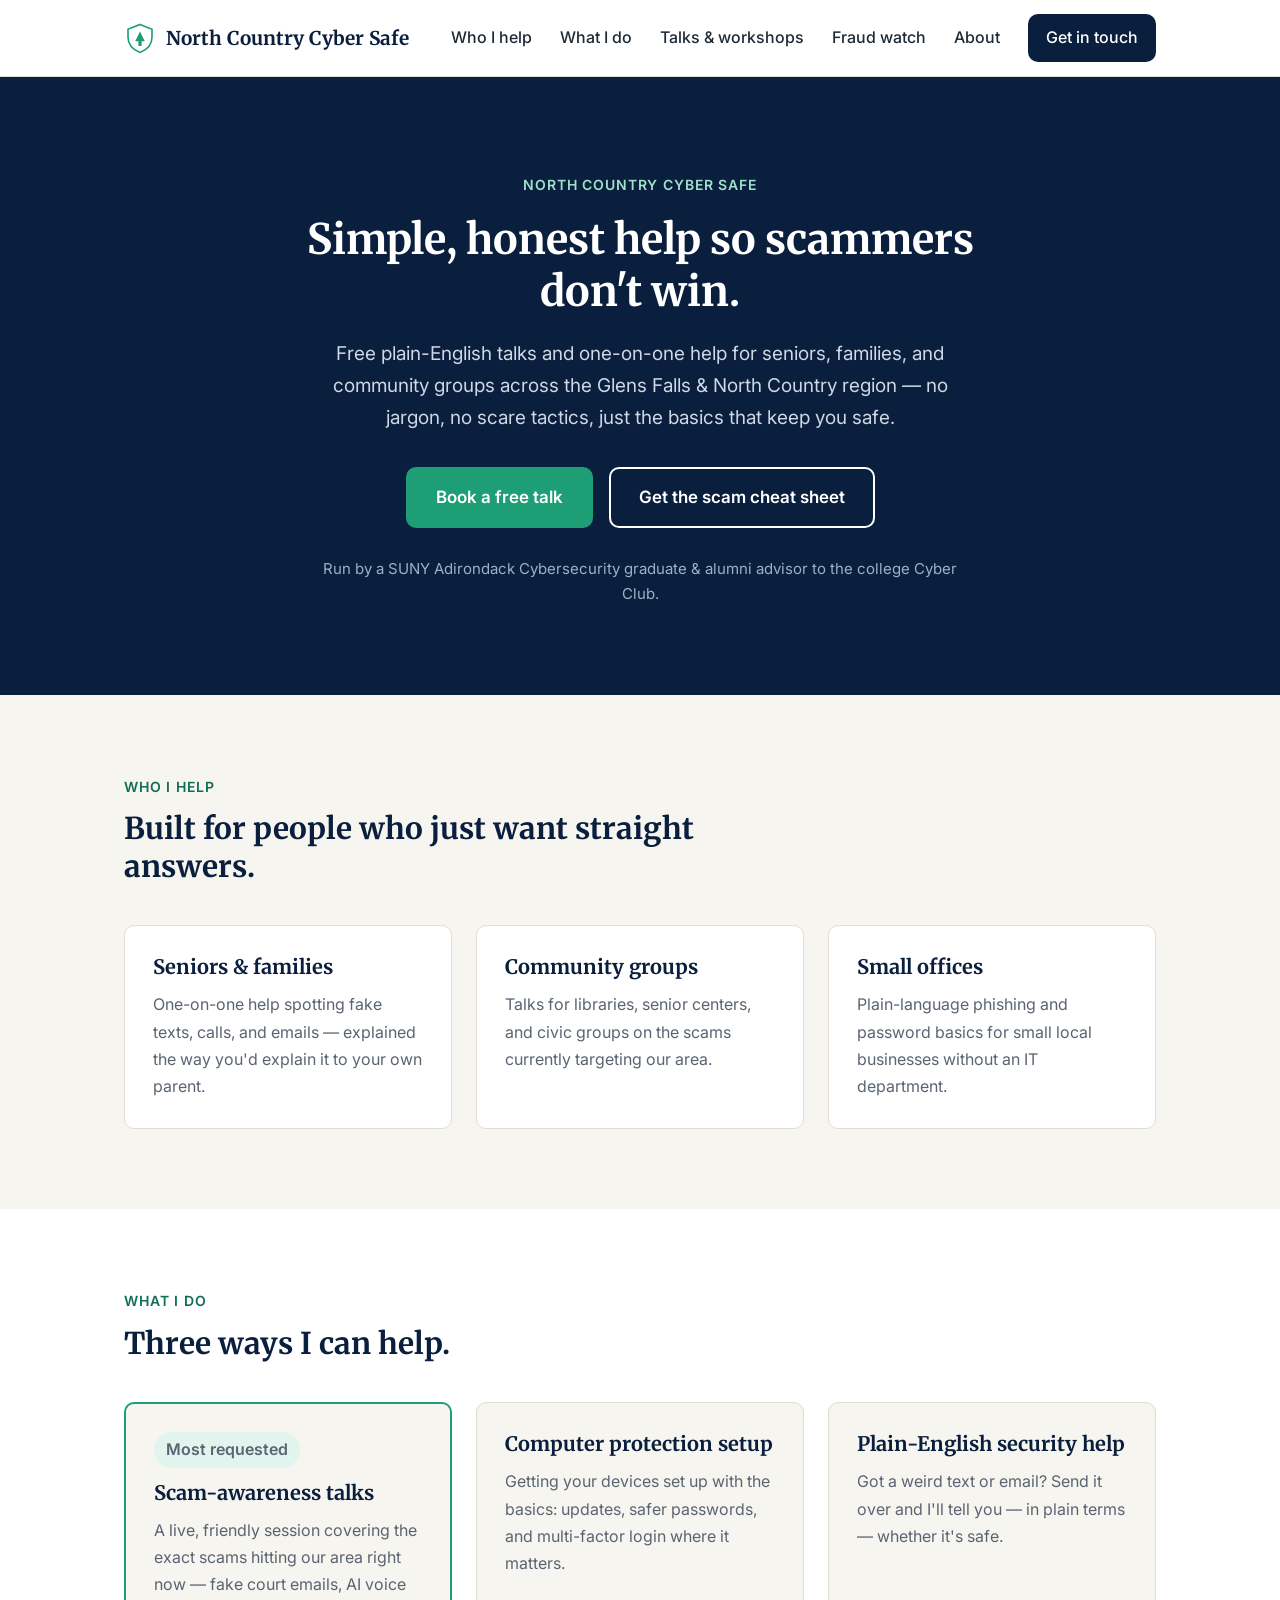
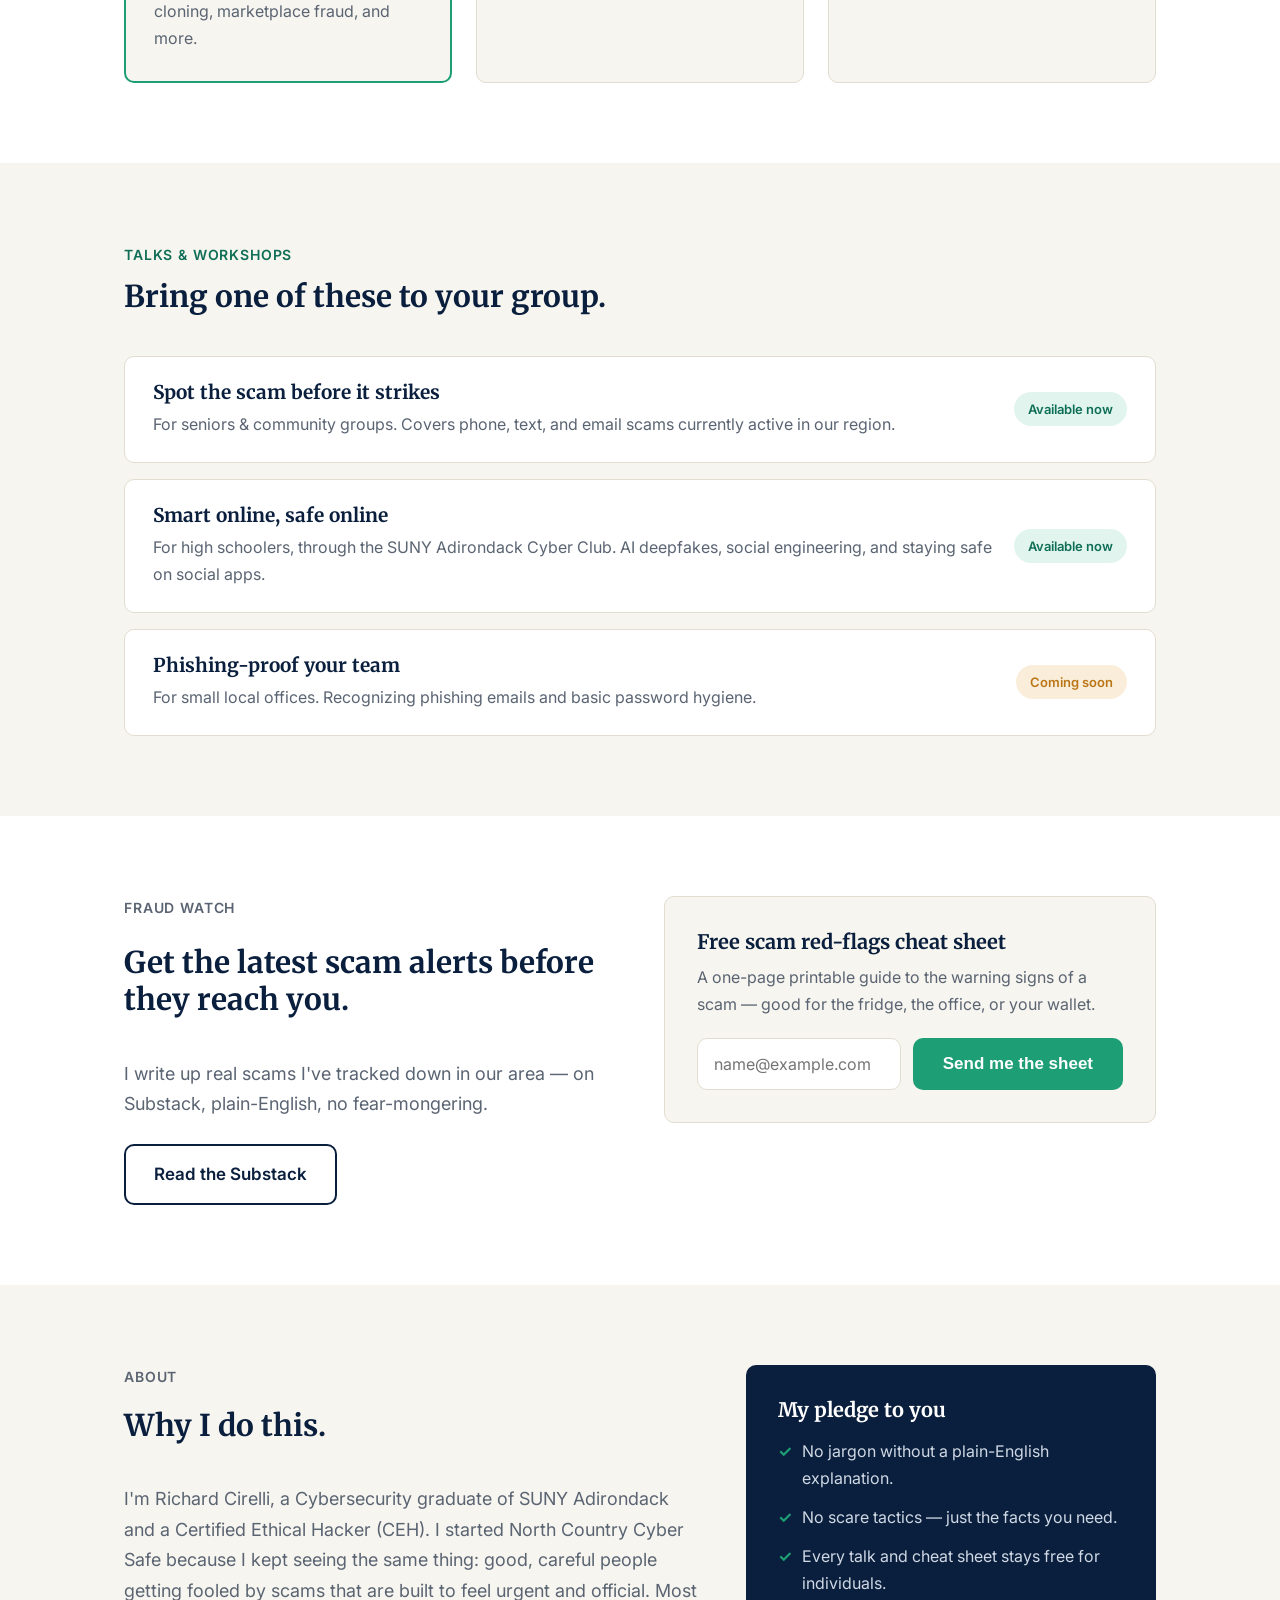
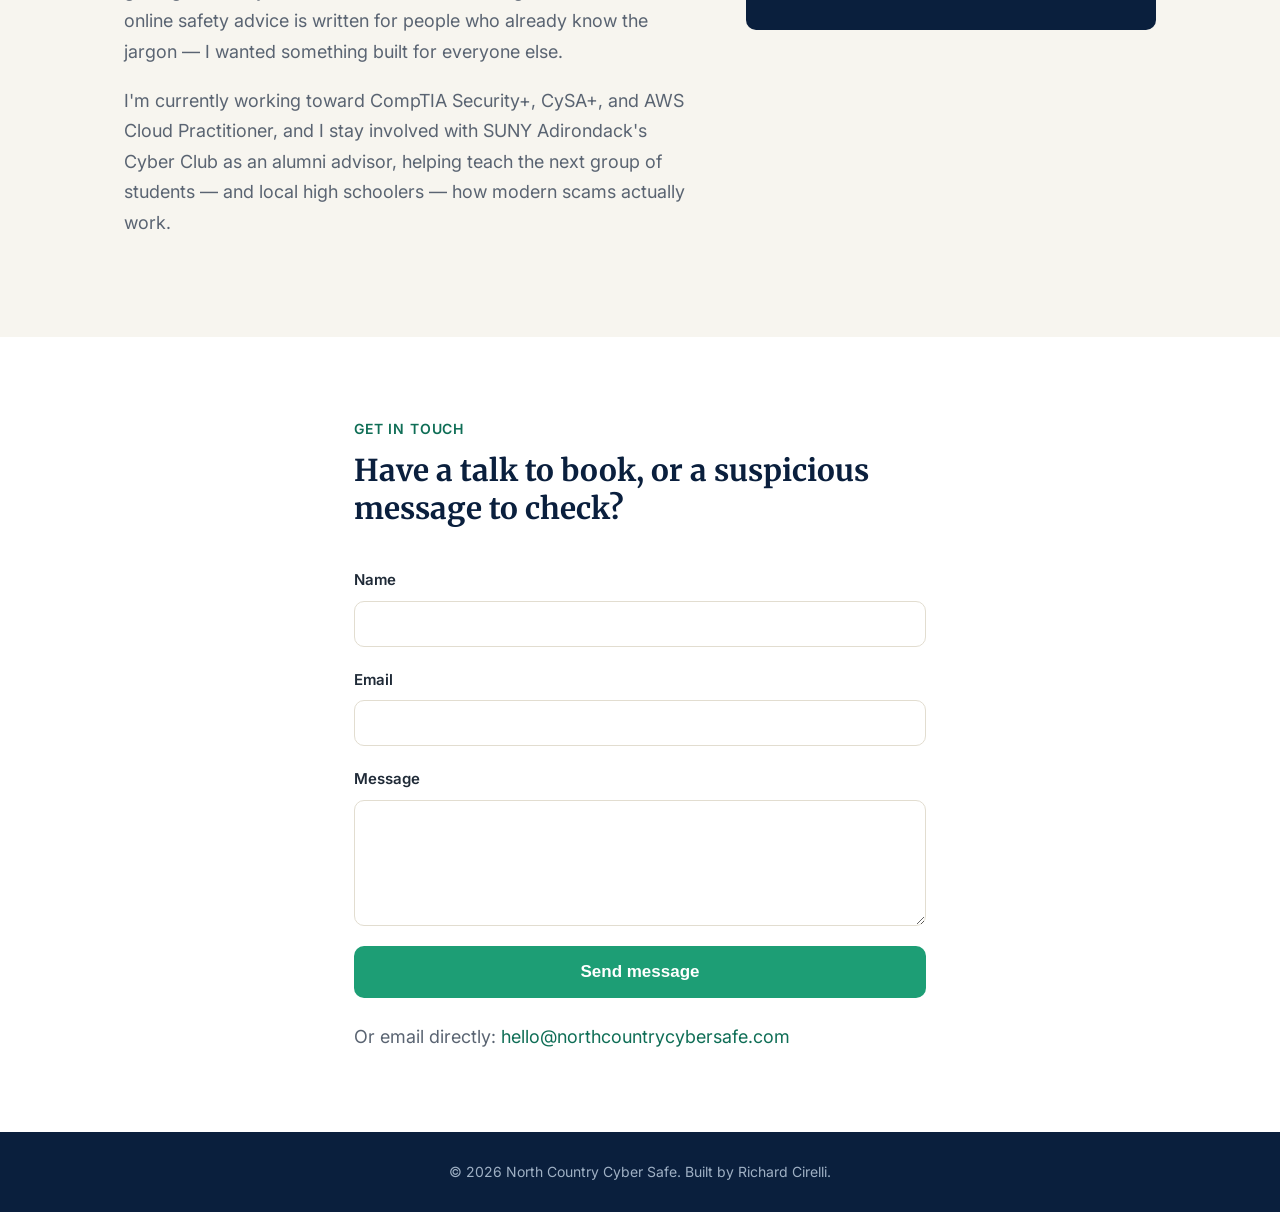
==== index.html @ a8cdf2c1 "First version of North Country Cyber Safe site" ====
<!DOCTYPE html>
<html lang="en">
<head>
  <meta charset="UTF-8">
  <meta name="viewport" content="width=device-width, initial-scale=1.0">
  <title>North Country Cyber Safe | Plain-English scam and online safety help</title>
  <meta name="description" content="Free, plain-English scam awareness talks and online safety help for seniors, families, and community groups in the North Country and Glens Falls region.">

  <!-- Google Fonts: Merriweather for headlines, Inter for body text -->
  <link rel="preconnect" href="https://fonts.googleapis.com">
  <link href="https://fonts.googleapis.com/css2?family=Merriweather:wght@700;900&family=Inter:wght@400;500;600&display=swap" rel="stylesheet">

  <link rel="stylesheet" href="style.css">
</head>
<body>

  <!-- ========== HEADER / NAV ========== -->
  <header class="site-header">
    <div class="container header-inner">
      <a href="#top" class="logo">
        <!-- Shield + pine tree mark -->
        <svg class="logo-mark" width="32" height="32" viewBox="0 0 40 40" fill="none" xmlns="http://www.w3.org/2000/svg">
          <path d="M20 3L35 9V19C35 28 29 34.5 20 38C11 34.5 5 28 5 19V9L20 3Z" stroke="#1D9E75" stroke-width="2" fill="none"/>
          <path d="M20 12L26 24H22V30H18V24H14L20 12Z" fill="#1D9E75"/>
        </svg>
        <span>North Country Cyber Safe</span>
      </a>

      <!-- Hamburger button, only shows on mobile -->
      <button class="nav-toggle" id="navToggle" aria-label="Open menu" aria-expanded="false">
        <span></span><span></span><span></span>
      </button>

      <nav class="site-nav" id="siteNav">
        <a href="#who-i-help">Who I help</a>
        <a href="#what-i-do">What I do</a>
        <a href="#talks">Talks &amp; workshops</a>
        <a href="#fraud-watch">Fraud watch</a>
        <a href="#about">About</a>
        <a href="#contact" class="nav-cta">Get in touch</a>
      </nav>
    </div>
  </header>

  <!-- ========== HERO ========== -->
  <section class="hero" id="top">
    <div class="container hero-inner">
      <p class="eyebrow">North Country Cyber Safe</p>
      <h1>Simple, honest help so scammers don't win.</h1>
      <p class="hero-sub">Free plain-English talks and one-on-one help for seniors, families, and community groups across the Glens Falls &amp; North Country region &mdash; no jargon, no scare tactics, just the basics that keep you safe.</p>
      <div class="hero-actions">
        <a href="#contact" class="btn btn-primary">Book a free talk</a>
        <a href="#fraud-watch" class="btn btn-secondary">Get the scam cheat sheet</a>
      </div>
      <p class="hero-trust">Run by a SUNY Adirondack Cybersecurity graduate &amp; alumni advisor to the college Cyber Club.</p>
    </div>
  </section>

  <!-- ========== WHO I HELP ========== -->
  <section class="section" id="who-i-help">
    <div class="container">
      <p class="section-eyebrow">Who I help</p>
      <h2>Built for people who just want straight answers.</h2>
      <div class="card-grid">
        <div class="card">
          <h3>Seniors &amp; families</h3>
          <p>One-on-one help spotting fake texts, calls, and emails &mdash; explained the way you'd explain it to your own parent.</p>
        </div>
        <div class="card">
          <h3>Community groups</h3>
          <p>Talks for libraries, senior centers, and civic groups on the scams currently targeting our area.</p>
        </div>
        <div class="card">
          <h3>Small offices</h3>
          <p>Plain-language phishing and password basics for small local businesses without an IT department.</p>
        </div>
      </div>
    </div>
  </section>

  <!-- ========== WHAT I DO ========== -->
  <section class="section section-alt" id="what-i-do">
    <div class="container">
      <p class="section-eyebrow">What I do</p>
      <h2>Three ways I can help.</h2>
      <div class="card-grid">
        <div class="card card-featured">
          <p class="card-tag">Most requested</p>
          <h3>Scam-awareness talks</h3>
          <p>A live, friendly session covering the exact scams hitting our area right now &mdash; fake court emails, AI voice cloning, marketplace fraud, and more.</p>
        </div>
        <div class="card">
          <h3>Computer protection setup</h3>
          <p>Getting your devices set up with the basics: updates, safer passwords, and multi-factor login where it matters.</p>
        </div>
        <div class="card">
          <h3>Plain-English security help</h3>
          <p>Got a weird text or email? Send it over and I'll tell you &mdash; in plain terms &mdash; whether it's safe.</p>
        </div>
      </div>
    </div>
  </section>

  <!-- ========== TALKS & WORKSHOPS ========== -->
  <section class="section" id="talks">
    <div class="container">
      <p class="section-eyebrow">Talks &amp; workshops</p>
      <h2>Bring one of these to your group.</h2>
      <div class="talk-list">
        <div class="talk-row">
          <div class="talk-info">
            <h3>Spot the scam before it strikes</h3>
            <p>For seniors &amp; community groups. Covers phone, text, and email scams currently active in our region.</p>
          </div>
          <span class="talk-badge">Available now</span>
        </div>
        <div class="talk-row">
          <div class="talk-info">
            <h3>Smart online, safe online</h3>
            <p>For high schoolers, through the SUNY Adirondack Cyber Club. AI deepfakes, social engineering, and staying safe on social apps.</p>
          </div>
          <span class="talk-badge">Available now</span>
        </div>
        <div class="talk-row">
          <div class="talk-info">
            <h3>Phishing-proof your team</h3>
            <p>For small local offices. Recognizing phishing emails and basic password hygiene.</p>
          </div>
          <span class="talk-badge talk-badge-soon">Coming soon</span>
        </div>
      </div>
    </div>
  </section>

  <!-- ========== FRAUD WATCH ========== -->
  <section class="section section-alt" id="fraud-watch">
    <div class="container fraud-watch-inner">
      <div>
        <p class="section-eyebrow">Fraud watch</p>
        <h2>Get the latest scam alerts before they reach you.</h2>
        <p>I write up real scams I've tracked down in our area &mdash; on Substack, plain-English, no fear-mongering.</p>
        <a href="https://YOUR-SUBSTACK-URL-HERE.substack.com" class="btn btn-secondary" target="_blank" rel="noopener">Read the Substack</a>
      </div>
      <div class="cheat-sheet-box">
        <h3>Free scam red-flags cheat sheet</h3>
        <p>A one-page printable guide to the warning signs of a scam &mdash; good for the fridge, the office, or your wallet.</p>
        <form class="cheat-form" id="cheatForm">
          <label for="email" class="sr-only">Email address</label>
          <input type="email" id="email" name="email" placeholder="name@example.com" required>
          <button type="submit" class="btn btn-primary">Send me the sheet</button>
        </form>
      </div>
    </div>
  </section>

  <!-- ========== ABOUT ========== -->
  <section class="section" id="about">
    <div class="container about-inner">
      <div>
        <p class="section-eyebrow">About</p>
        <h2>Why I do this.</h2>
        <p>I'm Richard Cirelli, a Cybersecurity graduate of SUNY Adirondack and a Certified Ethical Hacker (CEH). I started North Country Cyber Safe because I kept seeing the same thing: good, careful people getting fooled by scams that are built to feel urgent and official. Most online safety advice is written for people who already know the jargon &mdash; I wanted something built for everyone else.</p>
        <p>I'm currently working toward CompTIA Security+, CySA+, and AWS Cloud Practitioner, and I stay involved with SUNY Adirondack's Cyber Club as an alumni advisor, helping teach the next group of students &mdash; and local high schoolers &mdash; how modern scams actually work.</p>
      </div>
      <div class="pledge-card">
        <h3>My pledge to you</h3>
        <ul>
          <li>No jargon without a plain-English explanation.</li>
          <li>No scare tactics &mdash; just the facts you need.</li>
          <li>Every talk and cheat sheet stays free for individuals.</li>
        </ul>
      </div>
    </div>
  </section>

  <!-- ========== CONTACT ========== -->
  <section class="section section-alt" id="contact">
    <div class="container contact-inner">
      <p class="section-eyebrow">Get in touch</p>
      <h2>Have a talk to book, or a suspicious message to check?</h2>
      <form class="contact-form" id="contactForm">
        <div class="form-row">
          <label for="name">Name</label>
          <input type="text" id="name" name="name" required>
        </div>
        <div class="form-row">
          <label for="contact-email">Email</label>
          <input type="email" id="contact-email" name="email" required>
        </div>
        <div class="form-row">
          <label for="message">Message</label>
          <textarea id="message" name="message" rows="5" required></textarea>
        </div>
        <button type="submit" class="btn btn-primary">Send message</button>
      </form>
      <p class="contact-direct">Or email directly: <a href="mailto:hello@northcountrycybersafe.com">hello@northcountrycybersafe.com</a></p>
    </div>
  </section>

  <footer class="site-footer">
    <div class="container">
      <p>&copy; 2026 North Country Cyber Safe. Built by Richard Cirelli.</p>
    </div>
  </footer>

  <script src="script.js"></script>
</body>
</html>
---- style.css ----
/* ============================
   DESIGN TOKENS
   Change these values and the whole site updates.
   ============================ */
:root {
  --navy: #0a1f3d;
  --navy-light: #13345f;
  --cream: #f7f5ef;
  --teal: #1d9e75;
  --teal-dark: #0f6e56;
  --amber: #ba7517;
  --text-dark: #1f2a37;
  --text-muted: #5a6472;
  --white: #ffffff;
  --border: #e2ddd0;

  --font-display: 'Merriweather', Georgia, serif;
  --font-body: 'Inter', -apple-system, sans-serif;

  --radius: 10px;
  --max-width: 1080px;
}

/* ============================
   RESET / BASE
   ============================ */
* {
  box-sizing: border-box;
  margin: 0;
  padding: 0;
}

html {
  scroll-behavior: smooth;
}

body {
  font-family: var(--font-body);
  font-size: 18px;              /* larger base size, senior-friendly */
  line-height: 1.7;
  color: var(--text-dark);
  background: var(--cream);
}

h1, h2, h3 {
  font-family: var(--font-display);
  font-weight: 700;
  line-height: 1.25;
  color: var(--navy);
}

a {
  color: var(--teal-dark);
  text-decoration: none;
}

a:hover {
  text-decoration: underline;
}

img, svg {
  max-width: 100%;
  display: block;
}

.container {
  max-width: var(--max-width);
  margin: 0 auto;
  padding: 0 24px;
}

.sr-only {
  position: absolute;
  width: 1px;
  height: 1px;
  overflow: hidden;
  clip: rect(0 0 0 0);
}

/* ============================
   BUTTONS
   ============================ */
.btn {
  display: inline-block;
  padding: 14px 28px;
  border-radius: var(--radius);
  font-weight: 600;
  font-size: 17px;
  cursor: pointer;
  border: 2px solid transparent;
  transition: transform 0.15s ease, background 0.15s ease;
}

.btn:hover {
  text-decoration: none;
  transform: translateY(-1px);
}

.btn-primary {
  background: var(--teal);
  color: var(--white);
}

.btn-primary:hover {
  background: var(--teal-dark);
}

.btn-secondary {
  background: transparent;
  border-color: var(--navy);
  color: var(--navy);
}

.btn-secondary:hover {
  background: var(--navy);
  color: var(--white);
}

/* ============================
   HEADER / NAV
   ============================ */
.site-header {
  background: var(--white);
  border-bottom: 1px solid var(--border);
  position: sticky;
  top: 0;
  z-index: 100;
}

.header-inner {
  display: flex;
  align-items: center;
  justify-content: space-between;
  height: 76px;
}

.logo {
  display: flex;
  align-items: center;
  gap: 10px;
  font-family: var(--font-display);
  font-weight: 700;
  font-size: 19px;
  color: var(--navy);
}

.logo:hover {
  text-decoration: none;
}

.site-nav {
  display: flex;
  align-items: center;
  gap: 28px;
}

.site-nav a {
  color: var(--text-dark);
  font-weight: 500;
  font-size: 16px;
}

.nav-cta {
  background: var(--navy);
  color: var(--white) !important;
  padding: 10px 18px;
  border-radius: var(--radius);
}

.nav-cta:hover {
  background: var(--navy-light);
  text-decoration: none;
}

/* Hamburger, hidden on desktop */
.nav-toggle {
  display: none;
  flex-direction: column;
  justify-content: center;
  gap: 5px;
  width: 32px;
  height: 32px;
  background: none;
  border: none;
  cursor: pointer;
}

.nav-toggle span {
  display: block;
  height: 2px;
  width: 100%;
  background: var(--navy);
}

/* ============================
   HERO
   ============================ */
.hero {
  background: var(--navy);
  color: var(--white);
  padding: 96px 0 88px;
  text-align: center;
}

.hero-inner {
  max-width: 720px;
}

.eyebrow {
  color: #9fe1cb;
  font-weight: 600;
  letter-spacing: 0.06em;
  text-transform: uppercase;
  font-size: 14px;
  margin-bottom: 16px;
}

.hero h1 {
  color: var(--white);
  font-size: 42px;
  margin-bottom: 20px;
}

.hero-sub {
  font-size: 19px;
  color: #cfd8e4;
  margin-bottom: 32px;
}

.hero-actions {
  display: flex;
  gap: 16px;
  justify-content: center;
  flex-wrap: wrap;
  margin-bottom: 28px;
}

.hero .btn-secondary {
  border-color: var(--white);
  color: var(--white);
}

.hero .btn-secondary:hover {
  background: var(--white);
  color: var(--navy);
}

.hero-trust {
  font-size: 15px;
  color: #9fb0c4;
}

/* ============================
   SECTIONS (shared)
   ============================ */
.section {
  padding: 80px 0;
}

.section-alt {
  background: var(--white);
}

.section-eyebrow {
  color: var(--teal-dark);
  font-weight: 600;
  letter-spacing: 0.06em;
  text-transform: uppercase;
  font-size: 14px;
  margin-bottom: 12px;
}

.section h2 {
  font-size: 30px;
  margin-bottom: 40px;
  max-width: 640px;
}

/* ============================
   CARDS
   ============================ */
.card-grid {
  display: grid;
  grid-template-columns: repeat(3, minmax(0, 1fr));
  gap: 24px;
}

.card {
  background: var(--white);
  border: 1px solid var(--border);
  border-radius: var(--radius);
  padding: 28px;
}

.section-alt .card {
  background: var(--cream);
}

.card h3 {
  font-size: 20px;
  margin-bottom: 12px;
}

.card p {
  color: var(--text-muted);
  font-size: 16px;
}

.card-featured {
  border: 2px solid var(--teal);
}

.card-tag {
  display: inline-block;
  background: #e1f5ee;
  color: var(--teal-dark);
  font-size: 13px;
  font-weight: 600;
  padding: 4px 12px;
  border-radius: 20px;
  margin-bottom: 12px;
}

/* ============================
   TALKS LIST
   ============================ */
.talk-list {
  display: flex;
  flex-direction: column;
  gap: 16px;
}

.talk-row {
  display: flex;
  align-items: center;
  justify-content: space-between;
  gap: 20px;
  background: var(--white);
  border: 1px solid var(--border);
  border-radius: var(--radius);
  padding: 24px 28px;
}

.talk-info h3 {
  font-size: 19px;
  margin-bottom: 6px;
}

.talk-info p {
  color: var(--text-muted);
  font-size: 16px;
}

.talk-badge {
  flex-shrink: 0;
  background: #e1f5ee;
  color: var(--teal-dark);
  font-size: 13px;
  font-weight: 600;
  padding: 6px 14px;
  border-radius: 20px;
  white-space: nowrap;
}

.talk-badge-soon {
  background: #faeeda;
  color: var(--amber);
}

/* ============================
   FRAUD WATCH
   ============================ */
.fraud-watch-inner {
  display: grid;
  grid-template-columns: 1fr 1fr;
  gap: 48px;
  align-items: start;
}

.fraud-watch-inner p {
  color: var(--text-muted);
  margin-bottom: 24px;
}

.cheat-sheet-box {
  background: var(--cream);
  border: 1px solid var(--border);
  border-radius: var(--radius);
  padding: 32px;
}

.cheat-sheet-box h3 {
  font-size: 20px;
  margin-bottom: 10px;
}

.cheat-sheet-box p {
  color: var(--text-muted);
  font-size: 16px;
  margin-bottom: 20px;
}

.cheat-form {
  display: flex;
  gap: 12px;
  flex-wrap: wrap;
}

.cheat-form input {
  flex: 1;
  min-width: 200px;
  padding: 12px 16px;
  border: 1px solid var(--border);
  border-radius: var(--radius);
  font-size: 16px;
  font-family: var(--font-body);
}

/* ============================
   ABOUT
   ============================ */
.about-inner {
  display: grid;
  grid-template-columns: 1.4fr 1fr;
  gap: 48px;
  align-items: start;
}

.about-inner p {
  color: var(--text-muted);
  margin-bottom: 18px;
}

.pledge-card {
  background: var(--navy);
  color: var(--white);
  border-radius: var(--radius);
  padding: 32px;
}

.pledge-card h3 {
  color: var(--white);
  font-size: 20px;
  margin-bottom: 16px;
}

.pledge-card ul {
  list-style: none;
  display: flex;
  flex-direction: column;
  gap: 12px;
}

.pledge-card li {
  padding-left: 24px;
  position: relative;
  color: #cfd8e4;
  font-size: 16px;
}

.pledge-card li::before {
  content: "✓";
  position: absolute;
  left: 0;
  color: var(--teal);
  font-weight: 700;
}

/* ============================
   CONTACT
   ============================ */
.contact-inner {
  max-width: 620px;
}

.contact-form {
  display: flex;
  flex-direction: column;
  gap: 20px;
  margin-top: 32px;
}

.form-row {
  display: flex;
  flex-direction: column;
  gap: 8px;
}

.form-row label {
  font-weight: 600;
  font-size: 15px;
}

.form-row input,
.form-row textarea {
  padding: 12px 16px;
  border: 1px solid var(--border);
  border-radius: var(--radius);
  font-size: 16px;
  font-family: var(--font-body);
  resize: vertical;
}

.contact-direct {
  margin-top: 24px;
  color: var(--text-muted);
}

/* ============================
   FOOTER
   ============================ */
.site-footer {
  background: var(--navy);
  color: #9fb0c4;
  padding: 28px 0;
  text-align: center;
  font-size: 14px;
}

/* ============================
   RESPONSIVE — TABLET & MOBILE
   ============================ */
@media (max-width: 860px) {
  .card-grid {
    grid-template-columns: 1fr;
  }

  .fraud-watch-inner,
  .about-inner {
    grid-template-columns: 1fr;
  }

  .hero h1 {
    font-size: 32px;
  }
}

@media (max-width: 720px) {
  .nav-toggle {
    display: flex;
  }

  .site-nav {
    display: none;
    position: absolute;
    top: 76px;
    left: 0;
    right: 0;
    background: var(--white);
    flex-direction: column;
    align-items: flex-start;
    gap: 0;
    border-bottom: 1px solid var(--border);
  }

  .site-nav.open {
    display: flex;
  }

  .site-nav a {
    width: 100%;
    padding: 16px 24px;
    border-bottom: 1px solid var(--border);
  }

  .nav-cta {
    margin: 16px 24px;
    text-align: center;
    width: calc(100% - 48px);
  }

  .talk-row {
    flex-direction: column;
    align-items: flex-start;
  }

  .hero {
    padding: 64px 0 56px;
  }

  .hero h1 {
    font-size: 28px;
  }

  .section {
    padding: 56px 0;
  }
}
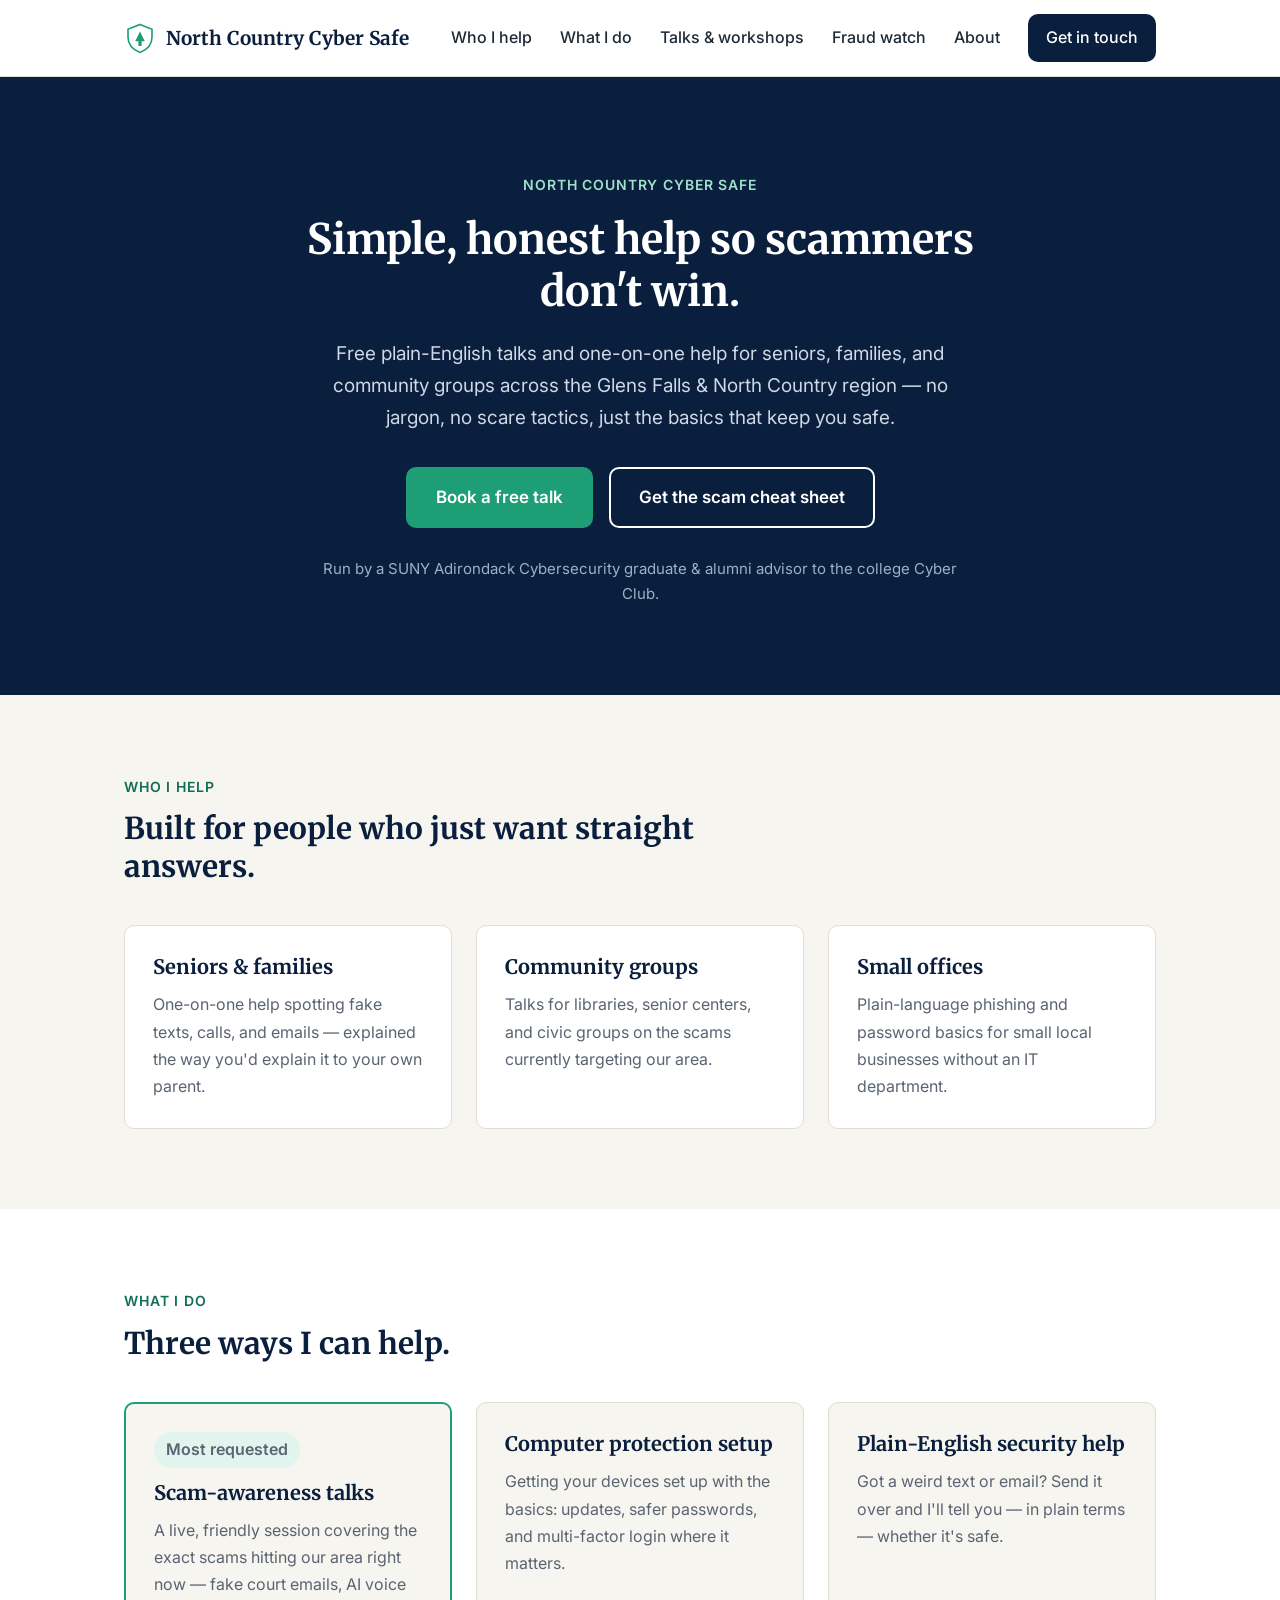
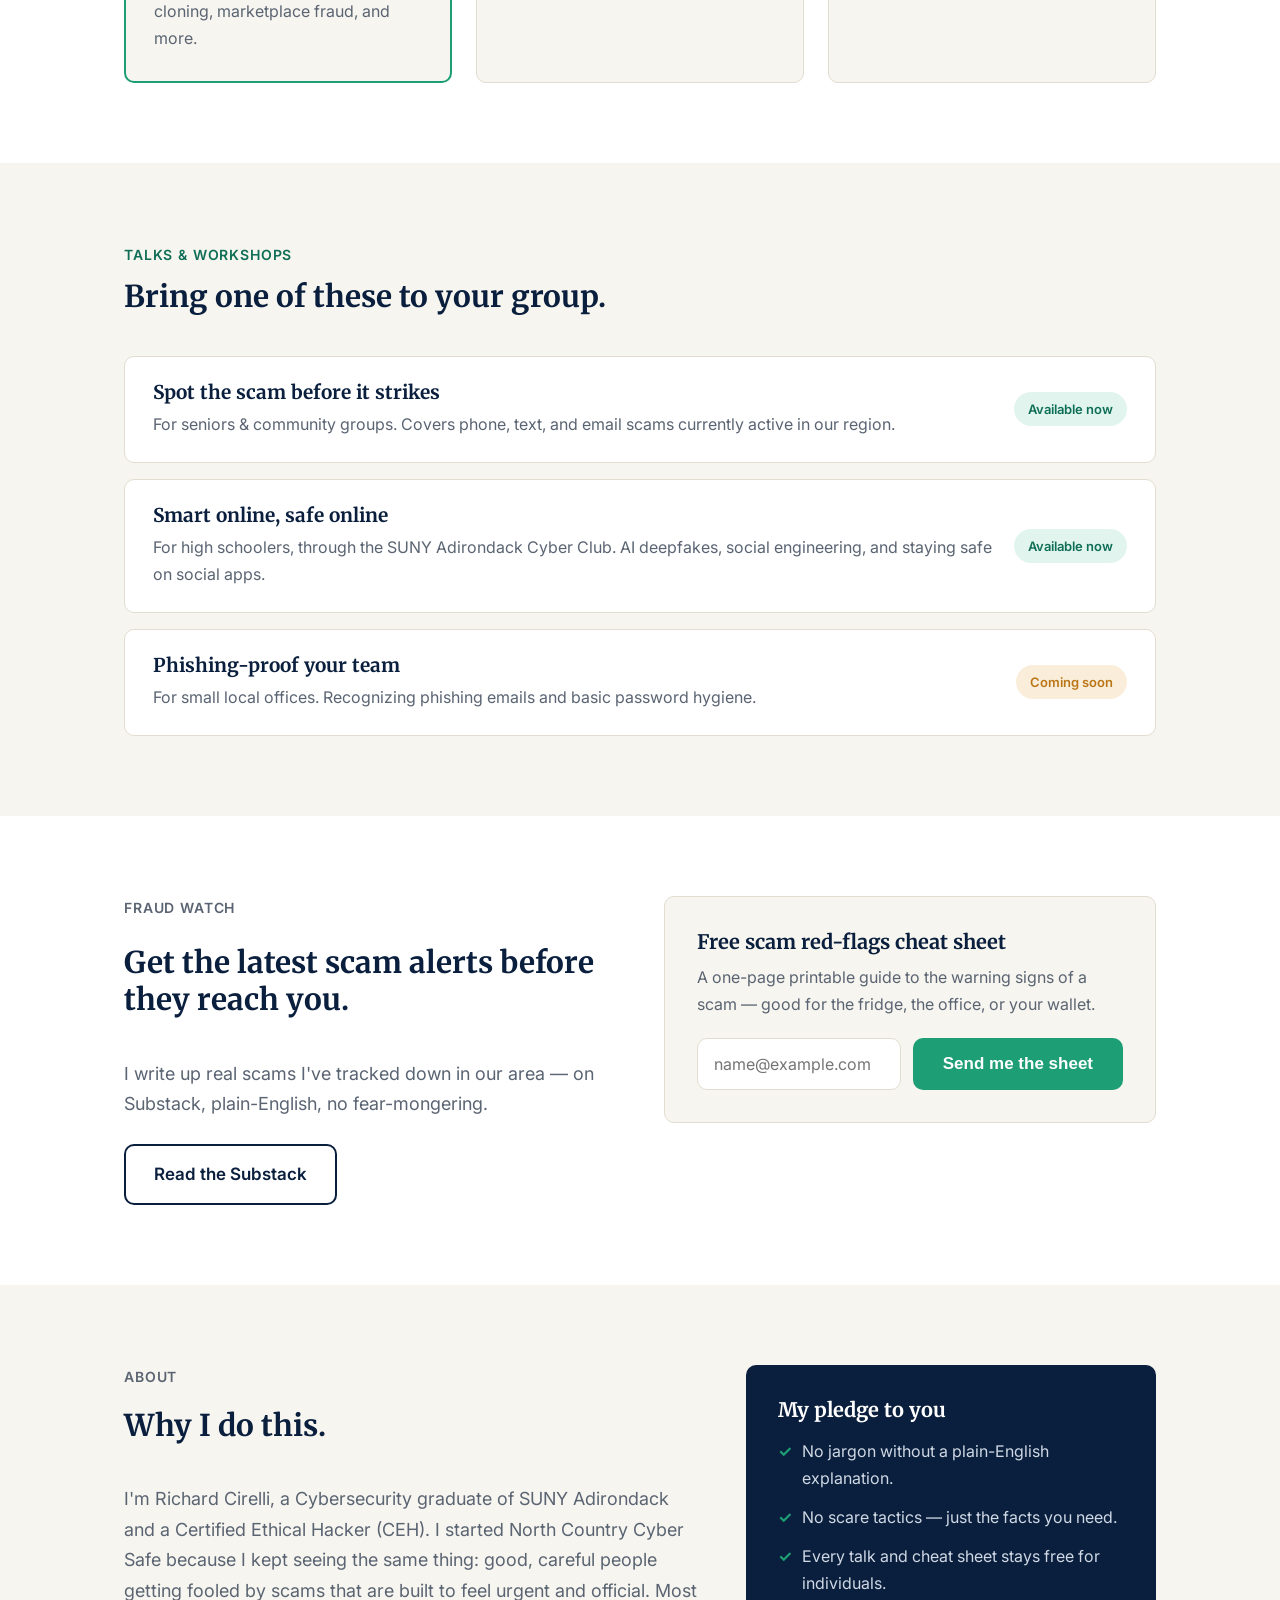
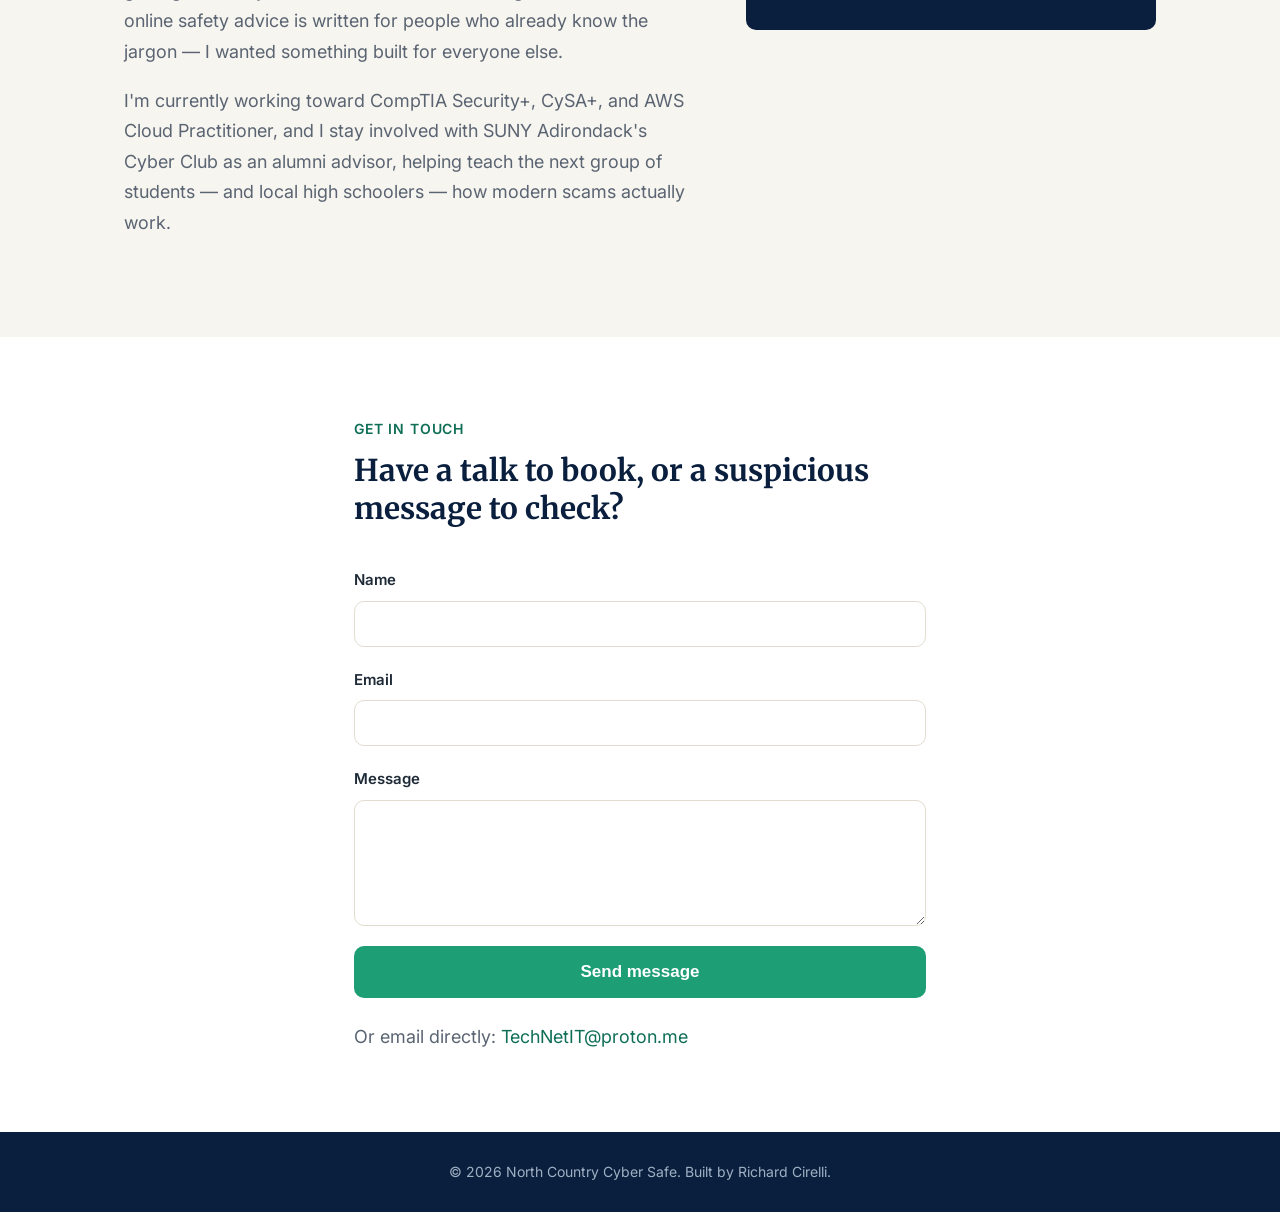
==== commit 8f9de53a: "Update Substack link and contact email" ====
--- a/index.html
+++ b/index.html
@@ -139,7 +139,7 @@
         <p class="section-eyebrow">Fraud watch</p>
         <h2>Get the latest scam alerts before they reach you.</h2>
         <p>I write up real scams I've tracked down in our area &mdash; on Substack, plain-English, no fear-mongering.</p>
-        <a href="https://YOUR-SUBSTACK-URL-HERE.substack.com" class="btn btn-secondary" target="_blank" rel="noopener">Read the Substack</a>
+        <a href="https://richardcirelli.substack.com/" class="btn btn-secondary" target="_blank" rel="noopener">Read the Substack</a>
       </div>
       <div class="cheat-sheet-box">
         <h3>Free scam red-flags cheat sheet</h3>
@@ -193,7 +193,7 @@
         </div>
         <button type="submit" class="btn btn-primary">Send message</button>
       </form>
-      <p class="contact-direct">Or email directly: <a href="mailto:hello@northcountrycybersafe.com">hello@northcountrycybersafe.com</a></p>
+      <p class="contact-direct">Or email directly: <a href="mailto:TechNetIT@proton.me">TechNetIT@proton.me</a></p>
     </div>
   </section>
 
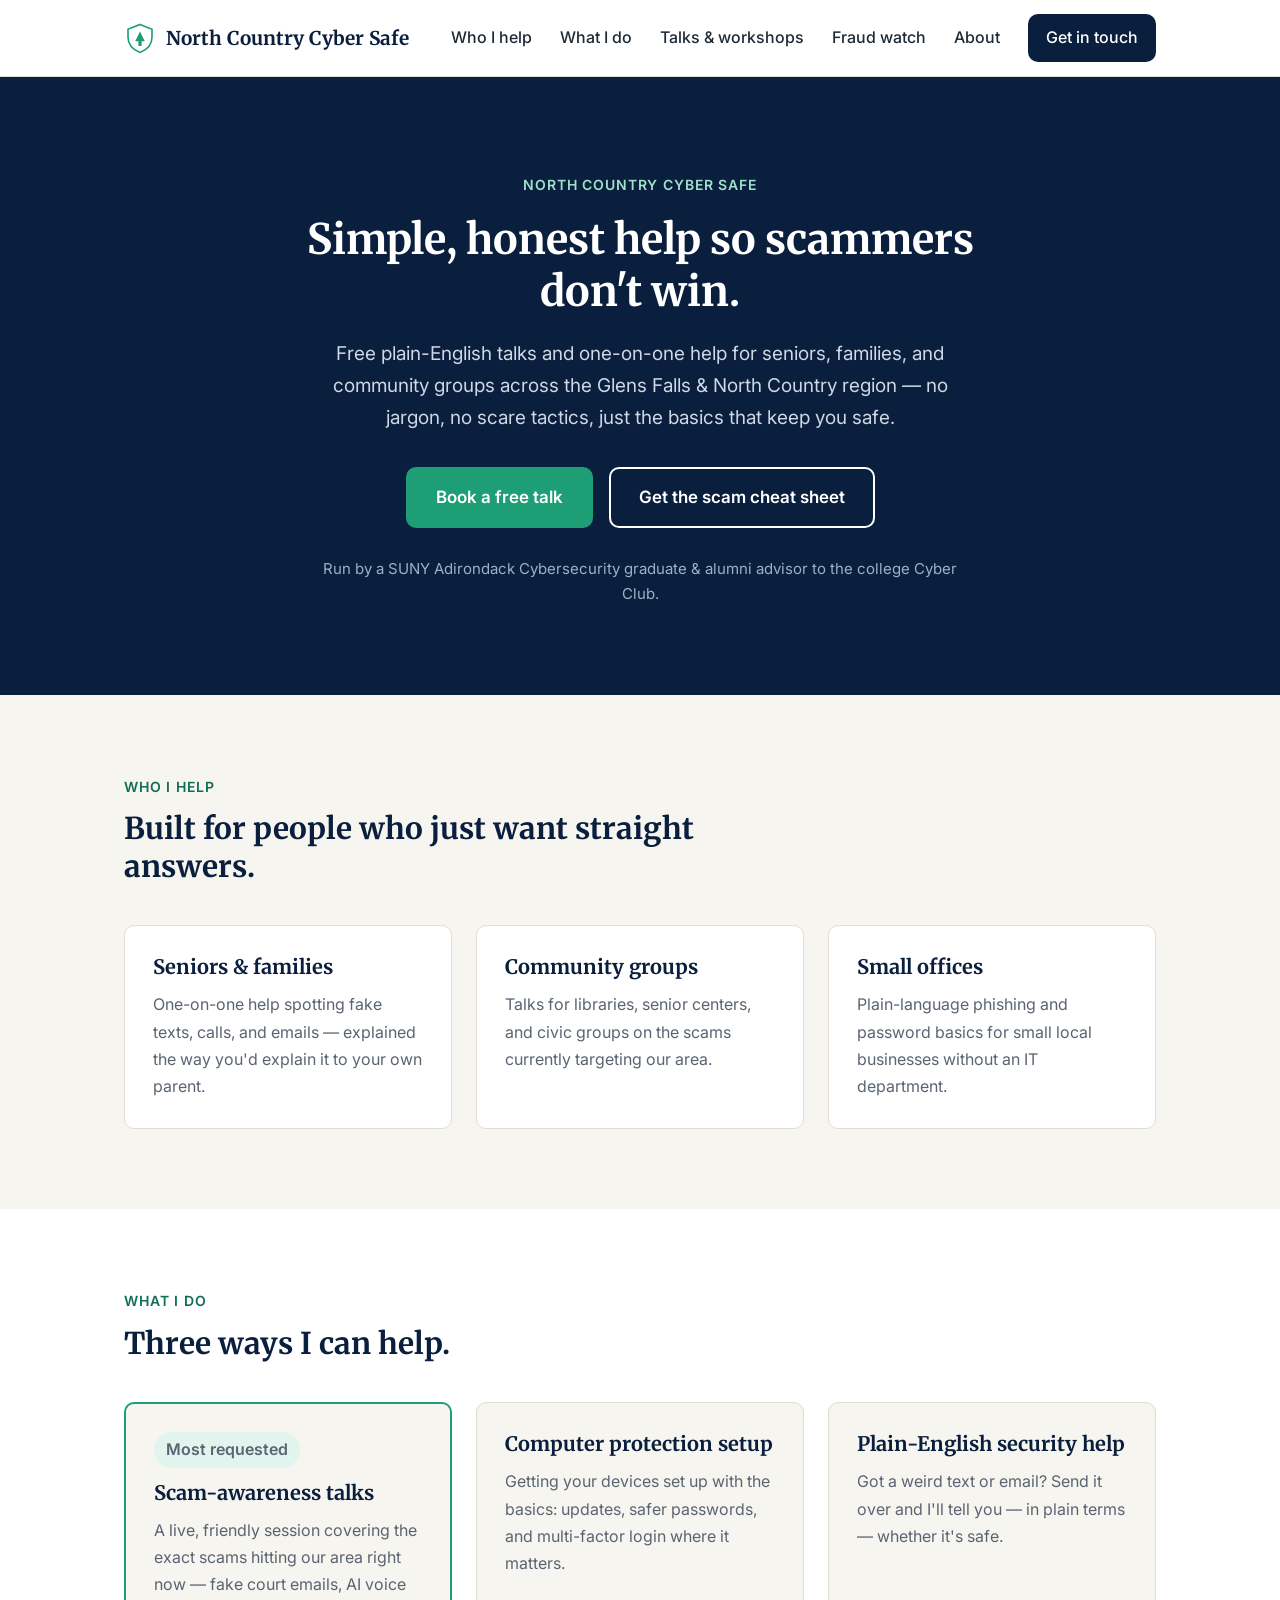
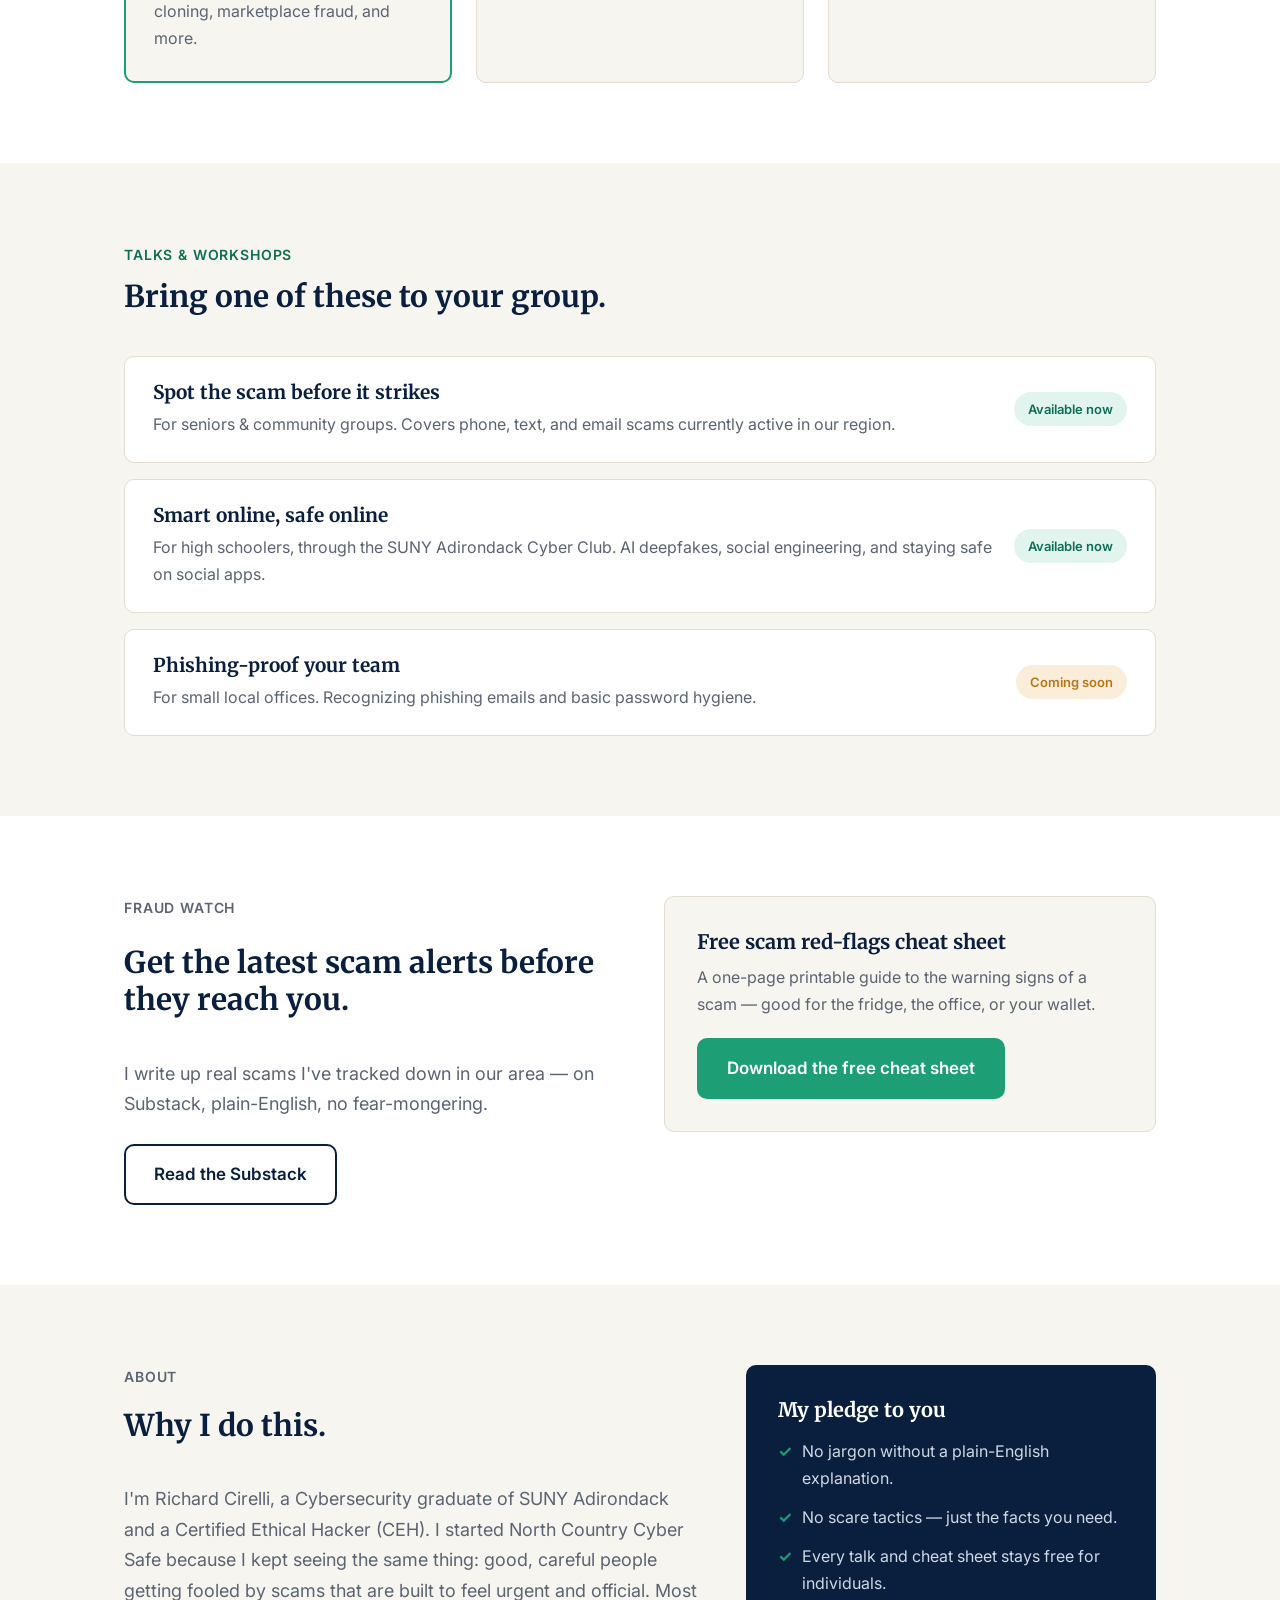
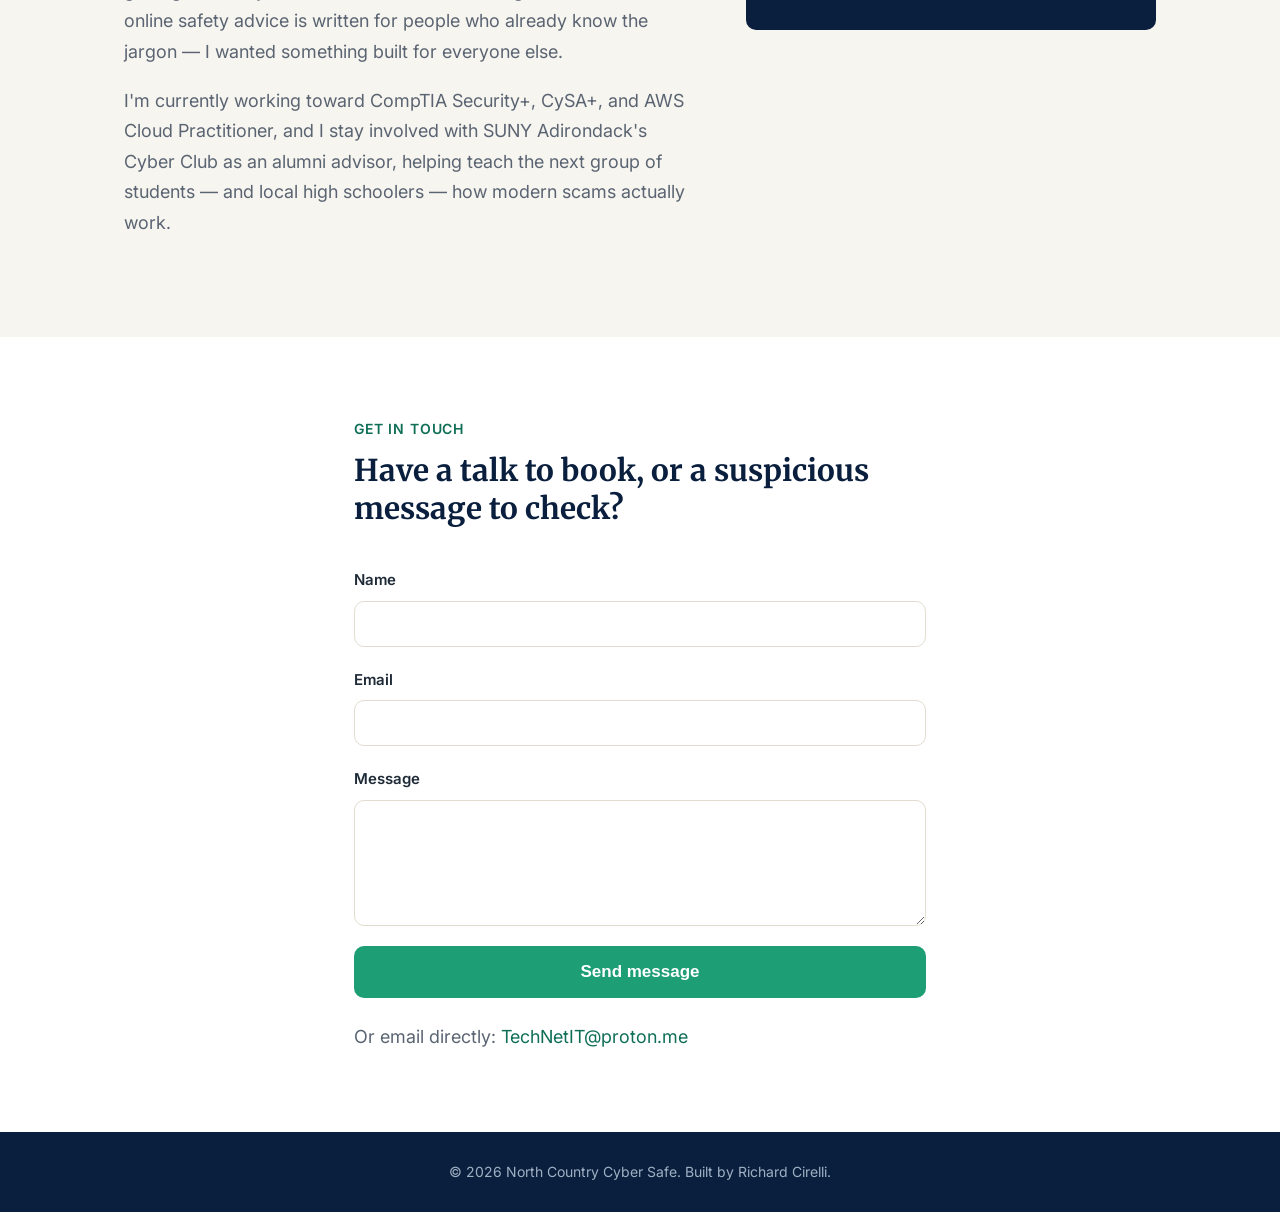
==== commit 401db890: "Replace cheat sheet signup form with direct download" ====
--- a/index.html
+++ b/index.html
@@ -144,11 +144,7 @@
       <div class="cheat-sheet-box">
         <h3>Free scam red-flags cheat sheet</h3>
         <p>A one-page printable guide to the warning signs of a scam &mdash; good for the fridge, the office, or your wallet.</p>
-        <form class="cheat-form" id="cheatForm">
-          <label for="email" class="sr-only">Email address</label>
-          <input type="email" id="email" name="email" placeholder="name@example.com" required>
-          <button type="submit" class="btn btn-primary">Send me the sheet</button>
-        </form>
+        <a href="scam-cheat-sheet.pdf" class="btn btn-primary" download>Download the free cheat sheet</a>
       </div>
     </div>
   </section>
